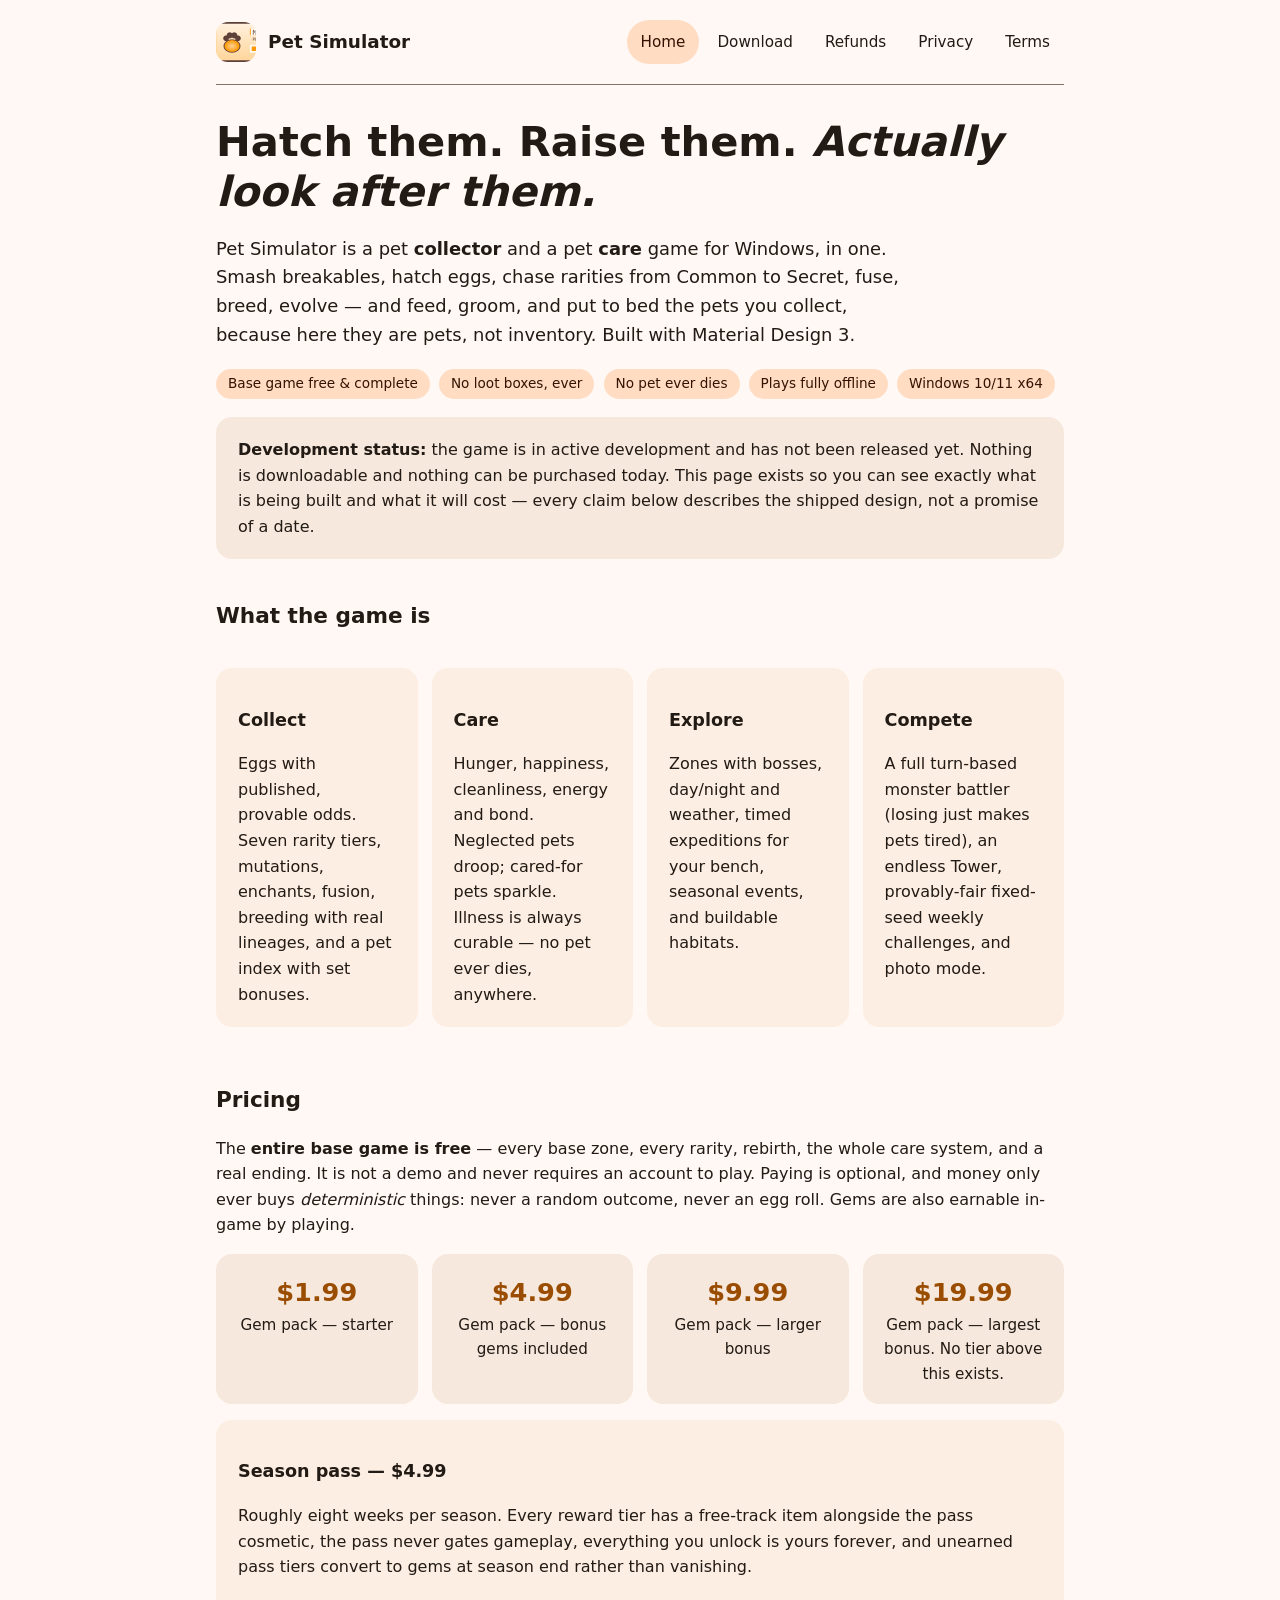
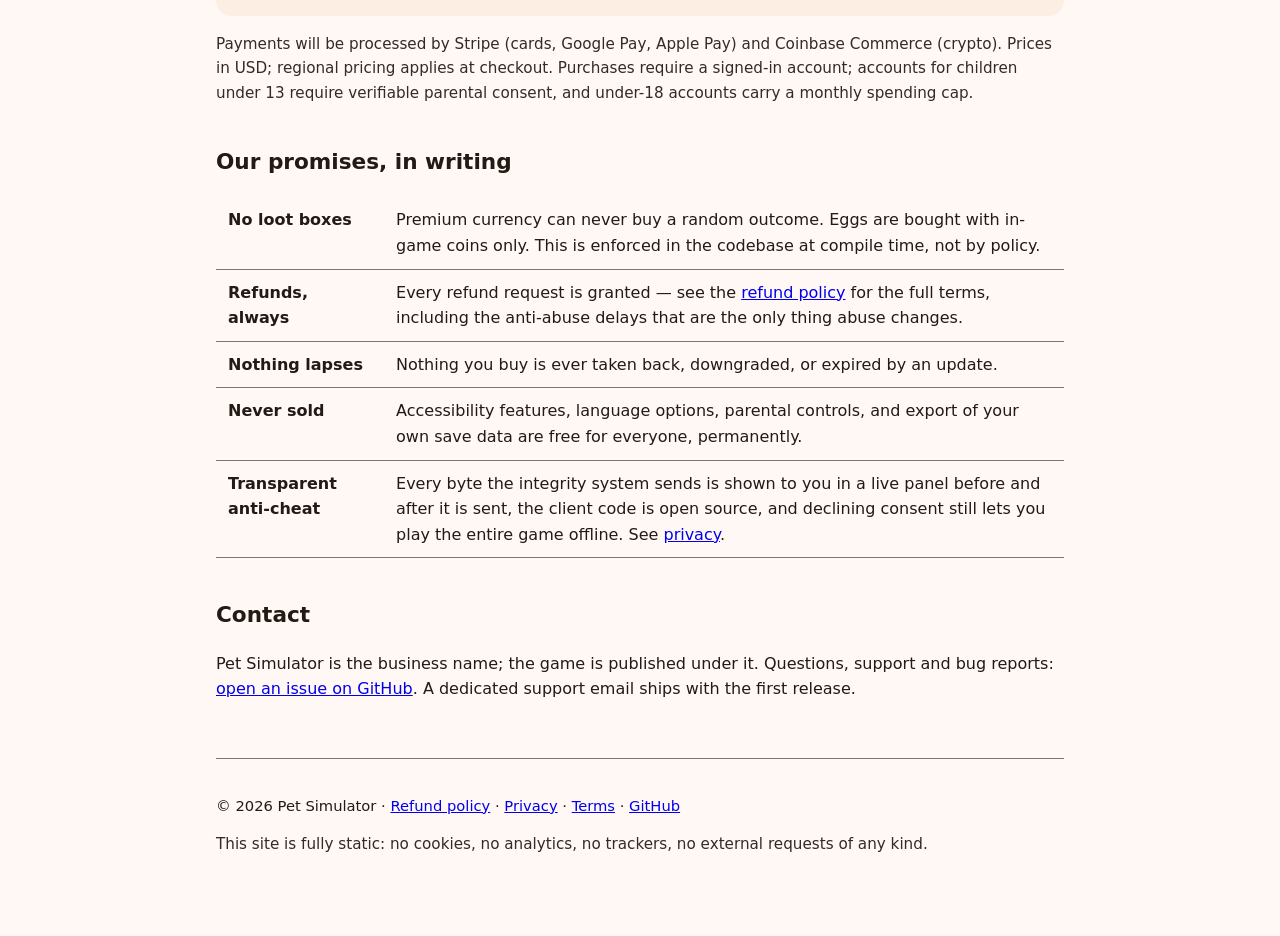
==== index.html @ b6de87aa "Publish the Pet Simulator site: pricing, refunds, privacy, terms, download Five static pages, fully " ====
<!doctype html>
<html lang="en">
<head>
  <meta charset="utf-8">
  <meta name="viewport" content="width=device-width, initial-scale=1">
  <title>Pet Simulator — a pet collector &amp; care game for Windows</title>
  <meta name="description" content="Hatch, raise, and actually look after your pets. A Material Design 3 pet collector and care game for Windows. The base game is complete and free; gems and a season pass are optional.">
  <link rel="stylesheet" href="styles.css">
  <link rel="icon" href="assets/material-pet-simulator.ico">

  <meta property="og:title" content="Pet Simulator">
  <meta property="og:description" content="Hatch them. Raise them. Actually look after them. A pet collector and care game for Windows — base game free and complete, no loot boxes ever.">
  <meta property="og:type" content="website">
  <meta property="og:site_name" content="Pet Simulator">
  <meta property="og:url" content="https://the-hui-apps.github.io/material-pet-simulator/">
  <meta property="og:image" content="https://the-hui-apps.github.io/material-pet-simulator/social-preview.png">
  <meta property="og:image:width" content="1280">
  <meta property="og:image:height" content="640">
  <meta property="og:image:alt" content="An amber paw print logo beside the words Pet Simulator">
  <meta name="twitter:card" content="summary_large_image">
  <meta name="theme-color" content="#9a4d00">
</head>
<body>
<div class="wrap">
  <header class="site">
    <img class="mark" src="social-preview.png" alt="" style="object-fit:cover;object-position:8% 50%;">
    <span class="name">Pet Simulator</span>
    <nav class="site" aria-label="Site">
      <a href="index.html" aria-current="page">Home</a>
      <a href="download.html">Download</a>
      <a href="refund-policy.html">Refunds</a>
      <a href="privacy.html">Privacy</a>
      <a href="terms.html">Terms</a>
    </nav>
  </header>

  <main>
    <h1>Hatch them. Raise them. <em>Actually look after them.</em></h1>
    <p class="lede">
      Pet Simulator is a pet <strong>collector</strong> and a pet <strong>care</strong> game
      for Windows, in one. Smash breakables, hatch eggs, chase rarities from Common to Secret, fuse,
      breed, evolve — and feed, groom, and put to bed the pets you collect, because here they are
      pets, not inventory. Built with Material&nbsp;Design&nbsp;3.
    </p>
    <p>
      <span class="badge">Base game free &amp; complete</span>
      <span class="badge">No loot boxes, ever</span>
      <span class="badge">No pet ever dies</span>
      <span class="badge">Plays fully offline</span>
      <span class="badge">Windows 10/11 x64</span>
    </p>

    <div class="card high" role="note">
      <strong>Development status:</strong> the game is in active development and has not been
      released yet. Nothing is downloadable and nothing can be purchased today. This page exists so
      you can see exactly what is being built and what it will cost — every claim below describes
      the shipped design, not a promise of a date.
    </div>

    <h2>What the game is</h2>
    <div class="grid">
      <div class="card"><h3>Collect</h3>Eggs with published, provable odds. Seven rarity tiers,
        mutations, enchants, fusion, breeding with real lineages, and a pet index with set bonuses.</div>
      <div class="card"><h3>Care</h3>Hunger, happiness, cleanliness, energy and bond. Neglected pets
        droop; cared-for pets sparkle. Illness is always curable — no pet ever dies, anywhere.</div>
      <div class="card"><h3>Explore</h3>Zones with bosses, day/night and weather, timed expeditions
        for your bench, seasonal events, and buildable habitats.</div>
      <div class="card"><h3>Compete</h3>A full turn-based monster battler (losing just makes pets
        tired), an endless Tower, provably-fair fixed-seed weekly challenges, and photo mode.</div>
    </div>

    <h2 id="pricing">Pricing</h2>
    <p>
      The <strong>entire base game is free</strong> — every base zone, every rarity, rebirth, the
      whole care system, and a real ending. It is not a demo and never requires an account to play.
      Paying is optional, and money only ever buys <em>deterministic</em> things: never a random
      outcome, never an egg roll. Gems are also earnable in-game by playing.
    </p>
    <div class="grid" aria-label="Gem packs">
      <div class="price"><div class="amount">$1.99</div><div class="gems">Gem pack — starter</div></div>
      <div class="price"><div class="amount">$4.99</div><div class="gems">Gem pack — bonus gems included</div></div>
      <div class="price"><div class="amount">$9.99</div><div class="gems">Gem pack — larger bonus</div></div>
      <div class="price"><div class="amount">$19.99</div><div class="gems">Gem pack — largest bonus. No tier above this exists.</div></div>
    </div>
    <div class="card">
      <h3>Season pass — $4.99</h3>
      <p>Roughly eight weeks per season. Every reward tier has a free-track item alongside the pass
      cosmetic, the pass never gates gameplay, everything you unlock is yours forever, and unearned
      pass tiers convert to gems at season end rather than vanishing.</p>
    </div>
    <p class="note">
      Payments will be processed by Stripe (cards, Google&nbsp;Pay, Apple&nbsp;Pay) and
      Coinbase&nbsp;Commerce (crypto). Prices in USD; regional pricing applies at checkout.
      Purchases require a signed-in account; accounts for children under 13 require verifiable
      parental consent, and under-18 accounts carry a monthly spending cap.
    </p>

    <h2>Our promises, in writing</h2>
    <table>
      <tr><th>No loot boxes</th><td>Premium currency can never buy a random outcome. Eggs are bought
        with in-game coins only. This is enforced in the codebase at compile time, not by policy.</td></tr>
      <tr><th>Refunds, always</th><td>Every refund request is granted — see the
        <a href="refund-policy.html">refund policy</a> for the full terms, including the anti-abuse
        delays that are the only thing abuse changes.</td></tr>
      <tr><th>Nothing lapses</th><td>Nothing you buy is ever taken back, downgraded, or expired by
        an update.</td></tr>
      <tr><th>Never sold</th><td>Accessibility features, language options, parental controls, and
        export of your own save data are free for everyone, permanently.</td></tr>
      <tr><th>Transparent anti-cheat</th><td>Every byte the integrity system sends is shown to you
        in a live panel before and after it is sent, the client code is open source, and declining
        consent still lets you play the entire game offline. See <a href="privacy.html">privacy</a>.</td></tr>
    </table>

    <h2>Contact</h2>
    <p>
      Pet Simulator is the business name; the game is published under it. Questions, support and
      bug reports: <a href="https://github.com/The-Hui-Apps/material-pet-simulator/issues">open an
      issue on GitHub</a>. A dedicated support email ships with the first release.
    </p>
  </main>

  <footer class="site">
    <p>© 2026 Pet Simulator · <a href="refund-policy.html">Refund policy</a> ·
      <a href="privacy.html">Privacy</a> · <a href="terms.html">Terms</a> ·
      <a href="https://github.com/The-Hui-Apps/material-pet-simulator">GitHub</a></p>
    <p class="note">This site is fully static: no cookies, no analytics, no trackers, no external
      requests of any kind.</p>
  </footer>
</div>
</body>
</html>
---- styles.css ----
/* Material Pet Simulator — public site. Material Design 3 flavoured, no external
   assets: no CDN, no remote fonts, no analytics, no tracking of any kind. */
:root {
  --md-primary: #9a4d00;
  --md-on-primary: #ffffff;
  --md-primary-container: #ffdcc2;
  --md-on-primary-container: #331300;
  --md-surface: #fff8f4;
  --md-on-surface: #221a14;
  --md-surface-container: #fceee2;
  --md-surface-container-high: #f6e8dc;
  --md-outline: #857365;
  --md-tertiary: #5d4037;
  --radius: 16px;
}
@media (prefers-color-scheme: dark) {
  :root {
    --md-primary: #ffb77c;
    --md-on-primary: #522300;
    --md-primary-container: #753500;
    --md-on-primary-container: #ffdcc2;
    --md-surface: #19120c;
    --md-on-surface: #efe0d5;
    --md-surface-container: #261e16;
    --md-surface-container-high: #31281f;
    --md-outline: #9f8d7c;
    --md-tertiary: #e7bdb0;
  }
}
* { box-sizing: border-box; }
html { -webkit-text-size-adjust: 100%; }
body {
  margin: 0;
  font-family: "Segoe UI Variable", "Segoe UI", Roboto, system-ui, sans-serif;
  background: var(--md-surface);
  color: var(--md-on-surface);
  line-height: 1.6;
}
.wrap { max-width: 880px; margin: 0 auto; padding: 0 16px 64px; }
header.site {
  display: flex; align-items: center; gap: 12px; flex-wrap: wrap;
  padding: 20px 0; border-bottom: 1px solid var(--md-outline);
}
header.site .mark { width: 40px; height: 40px; border-radius: 12px; }
header.site .name { font-size: 1.15rem; font-weight: 650; }
nav.site { margin-left: auto; display: flex; gap: 4px; flex-wrap: wrap; }
nav.site a {
  color: var(--md-on-surface); text-decoration: none; font-size: .95rem;
  padding: 8px 14px; border-radius: 999px; min-height: 44px;
  display: inline-flex; align-items: center;
}
nav.site a:hover, nav.site a:focus-visible { background: var(--md-surface-container-high); }
nav.site a[aria-current="page"] { background: var(--md-primary-container); color: var(--md-on-primary-container); }
a:focus-visible, button:focus-visible { outline: 3px solid var(--md-primary); outline-offset: 2px; }
h1 { font-size: clamp(1.8rem, 5vw, 2.6rem); line-height: 1.2; margin: 32px 0 8px; }
h2 { font-size: 1.35rem; margin-top: 40px; }
h3 { font-size: 1.1rem; }
.lede { font-size: 1.12rem; max-width: 60ch; }
.card {
  background: var(--md-surface-container); border-radius: var(--radius);
  padding: 20px 22px; margin: 16px 0;
}
.card.high { background: var(--md-surface-container-high); }
.grid { display: grid; gap: 14px; grid-template-columns: repeat(auto-fit, minmax(190px, 1fr)); }
.price {
  background: var(--md-surface-container-high); border-radius: var(--radius);
  padding: 18px; text-align: center;
}
.price .amount { font-size: 1.6rem; font-weight: 700; color: var(--md-primary); }
.price .gems { font-size: .95rem; }
.badge {
  display: inline-block; padding: 4px 12px; border-radius: 999px; font-size: .85rem;
  background: var(--md-primary-container); color: var(--md-on-primary-container);
  margin: 2px 4px 2px 0;
}
.button {
  display: inline-flex; align-items: center; justify-content: center;
  min-height: 48px; padding: 0 24px; border-radius: 999px; border: 0;
  background: var(--md-primary); color: var(--md-on-primary);
  font-size: 1rem; font-weight: 600; text-decoration: none; cursor: pointer;
}
.button[aria-disabled="true"] { opacity: .55; cursor: not-allowed; }
.button.tonal { background: var(--md-primary-container); color: var(--md-on-primary-container); }
table { border-collapse: collapse; width: 100%; margin: 12px 0; }
th, td { text-align: left; padding: 10px 12px; border-bottom: 1px solid var(--md-outline); vertical-align: top; }
.note { font-size: .95rem; opacity: .92; }
footer.site { margin-top: 56px; padding-top: 20px; border-top: 1px solid var(--md-outline); font-size: .92rem; }
.overflow-x { overflow-x: auto; }
@media (max-width: 480px) {
  header.site { gap: 8px; }
  nav.site { margin-left: 0; }
}
@media (prefers-reduced-motion: reduce) {
  * { animation: none !important; transition: none !important; }
}
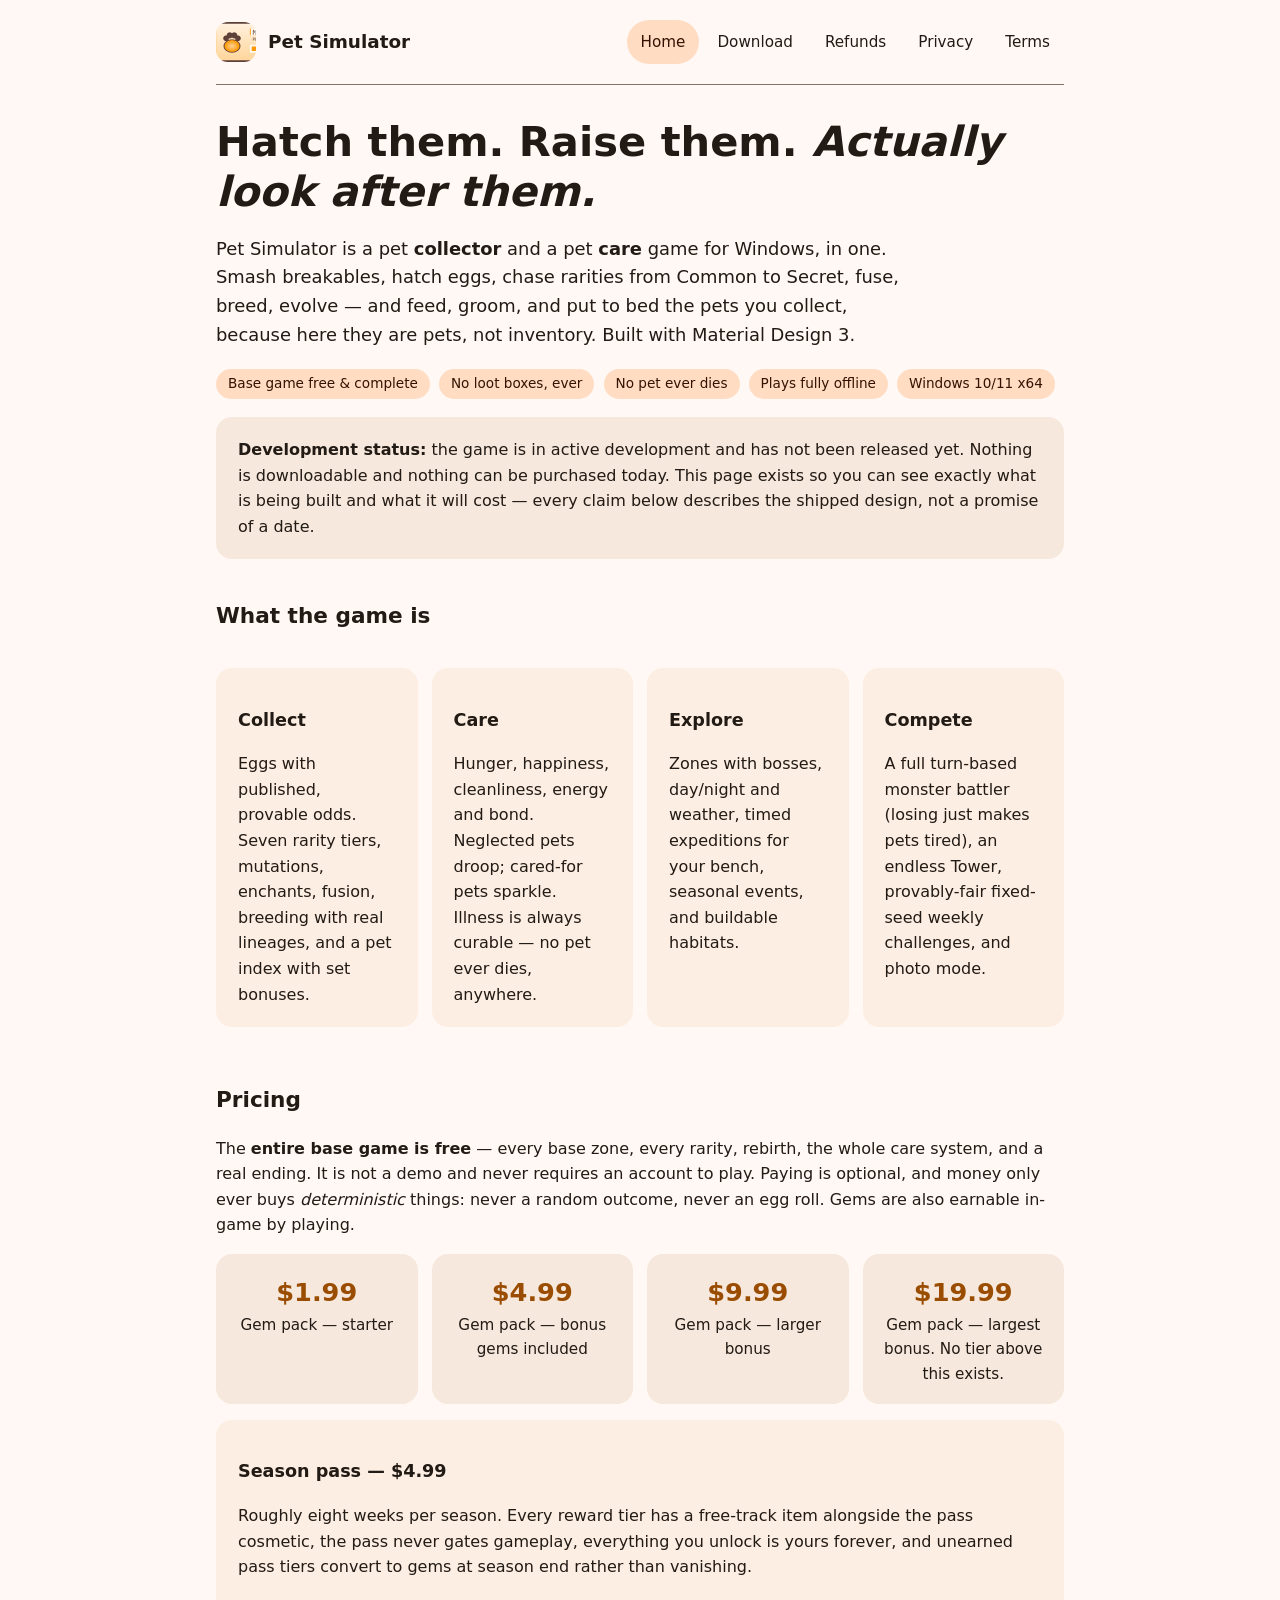
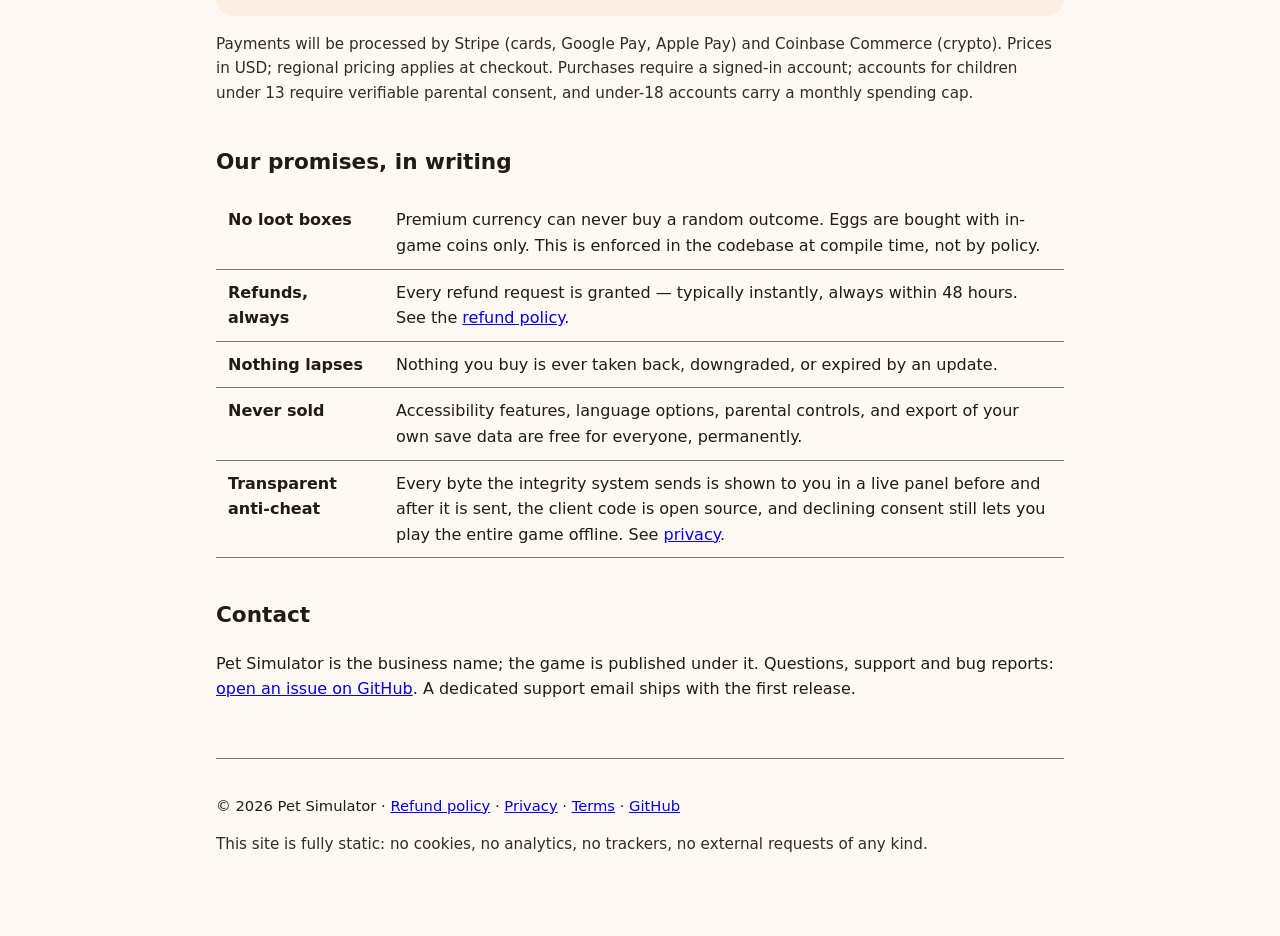
==== commit 0064b881: "Keep the refund promise public and the detection clock private The policy page was publishing the ex" ====
--- a/index.html
+++ b/index.html
@@ -12,8 +12,8 @@
   <meta property="og:description" content="Hatch them. Raise them. Actually look after them. A pet collector and care game for Windows — base game free and complete, no loot boxes ever.">
   <meta property="og:type" content="website">
   <meta property="og:site_name" content="Pet Simulator">
-  <meta property="og:url" content="https://the-hui-apps.github.io/material-pet-simulator/">
-  <meta property="og:image" content="https://the-hui-apps.github.io/material-pet-simulator/social-preview.png">
+  <meta property="og:url" content="https://ding-ding-projects.github.io/pet-simulator/">
+  <meta property="og:image" content="https://ding-ding-projects.github.io/pet-simulator/social-preview.png">
   <meta property="og:image:width" content="1280">
   <meta property="og:image:height" content="640">
   <meta property="og:image:alt" content="An amber paw print logo beside the words Pet Simulator">
@@ -99,9 +99,8 @@
     <table>
       <tr><th>No loot boxes</th><td>Premium currency can never buy a random outcome. Eggs are bought
         with in-game coins only. This is enforced in the codebase at compile time, not by policy.</td></tr>
-      <tr><th>Refunds, always</th><td>Every refund request is granted — see the
-        <a href="refund-policy.html">refund policy</a> for the full terms, including the anti-abuse
-        delays that are the only thing abuse changes.</td></tr>
+      <tr><th>Refunds, always</th><td>Every refund request is granted — typically instantly,
+        always within 48 hours. See the <a href="refund-policy.html">refund policy</a>.</td></tr>
       <tr><th>Nothing lapses</th><td>Nothing you buy is ever taken back, downgraded, or expired by
         an update.</td></tr>
       <tr><th>Never sold</th><td>Accessibility features, language options, parental controls, and
@@ -114,7 +113,7 @@
     <h2>Contact</h2>
     <p>
       Pet Simulator is the business name; the game is published under it. Questions, support and
-      bug reports: <a href="https://github.com/The-Hui-Apps/material-pet-simulator/issues">open an
+      bug reports: <a href="https://github.com/Ding-Ding-Projects/pet-simulator/issues">open an
       issue on GitHub</a>. A dedicated support email ships with the first release.
     </p>
   </main>
@@ -122,7 +121,7 @@
   <footer class="site">
     <p>© 2026 Pet Simulator · <a href="refund-policy.html">Refund policy</a> ·
       <a href="privacy.html">Privacy</a> · <a href="terms.html">Terms</a> ·
-      <a href="https://github.com/The-Hui-Apps/material-pet-simulator">GitHub</a></p>
+      <a href="https://github.com/Ding-Ding-Projects/pet-simulator">GitHub</a></p>
     <p class="note">This site is fully static: no cookies, no analytics, no trackers, no external
       requests of any kind.</p>
   </footer>
